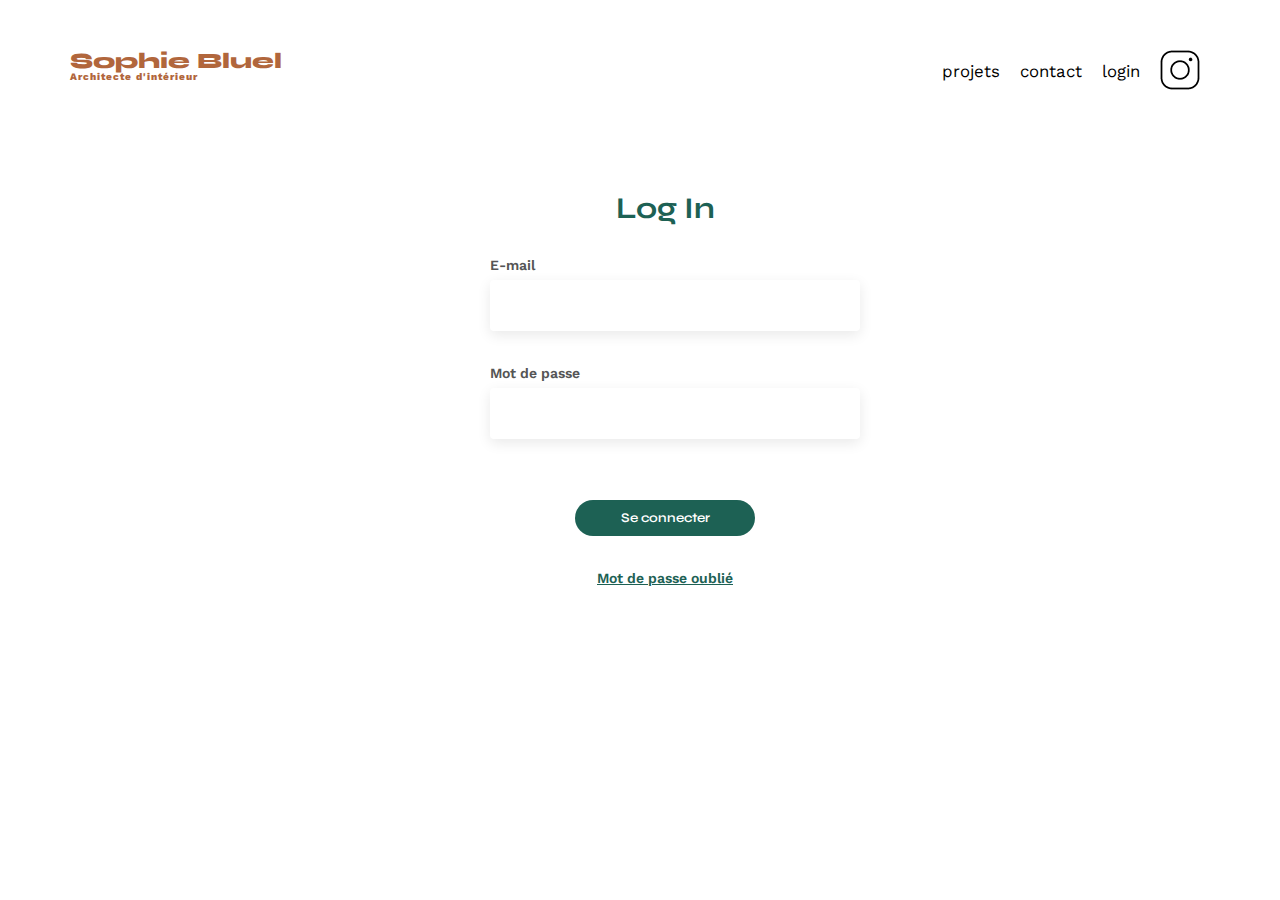
==== FrontEnd/login.html @ 75a97de8 "Etape 2" ====
<!doctype html>
<html lang="en">
<head>
    <meta charset="UTF-8">
    <script src="components/head.component.js" type="module"></script>
    <my-head></my-head>
    <script src="components/header.component.js" type="module"></script>
    <link rel="stylesheet" href="styles/login.css">
    <script src="scripts/login.js"></script>
</head>
<body>
<my-header></my-header>

<main>

    <div class="login">
        <h2>Log In</h2>
        <form action="#" method="post">
            <label for="email">E-mail</label>
            <input type="email" name="email" id="email">
            <label for="password">Mot de passe</label>
            <input type="password" name="password" id="password">
            <input type="submit" value="Se connecter">
        </form>
        <div class="forgot-password">
            <a href="#">Mot de passe oublié</a>
        </div>
    </div>

</main>

</body>
</html>
---- FrontEnd/styles/login.css ----
h2{
    text-align: center;
    margin-bottom: 35px;
}

main{
    padding: 50px 25px;
    width: 100%;
    display: flex;
    flex-direction: column;
    align-items: center;
    .login{
        width: 100%;
        max-width: 350px;
    }
    form{
        display: flex;
        flex-direction: column;
        width: 100%;
        /*align-items: center;*/

        label {
            margin-bottom: 8px;
            color: #555;
            font-size: 14px;
            font-weight: 600;
        }

        input[type="email"],
        input[type="password"] {
            padding: 10px;
            /*margin-bottom: 15px;*/
            border: none;
            outline: none;
            border-radius: 4px;
            background: #FFFFFF;
            box-shadow: 0px 4px 14px rgba(0, 0, 0, 0.09);
            width: 100%;
            max-width: 350px;
            height: 31px;
            margin-bottom: 35px;
        }

        input[type="submit"] {
            padding: 10px;
            border: none;
            outline: none;
            /*border-radius: 4px;*/
            background: #1D6154;
            color: white;
            font-weight: 600;
            cursor: pointer;
            transition: all 0.3s ease;
            /*width: 100%;*/
            max-width: 350px;
            border-radius: 50px;
            height: 36px;
            margin-bottom: 35px;
        }
    }

    .forgot-password{
        text-align: center;
        font-size: 14px;
        color: #555;
        margin-bottom: 35px;
        a{
            color: #1D6154;
            font-weight: 600;

        }
    }
}
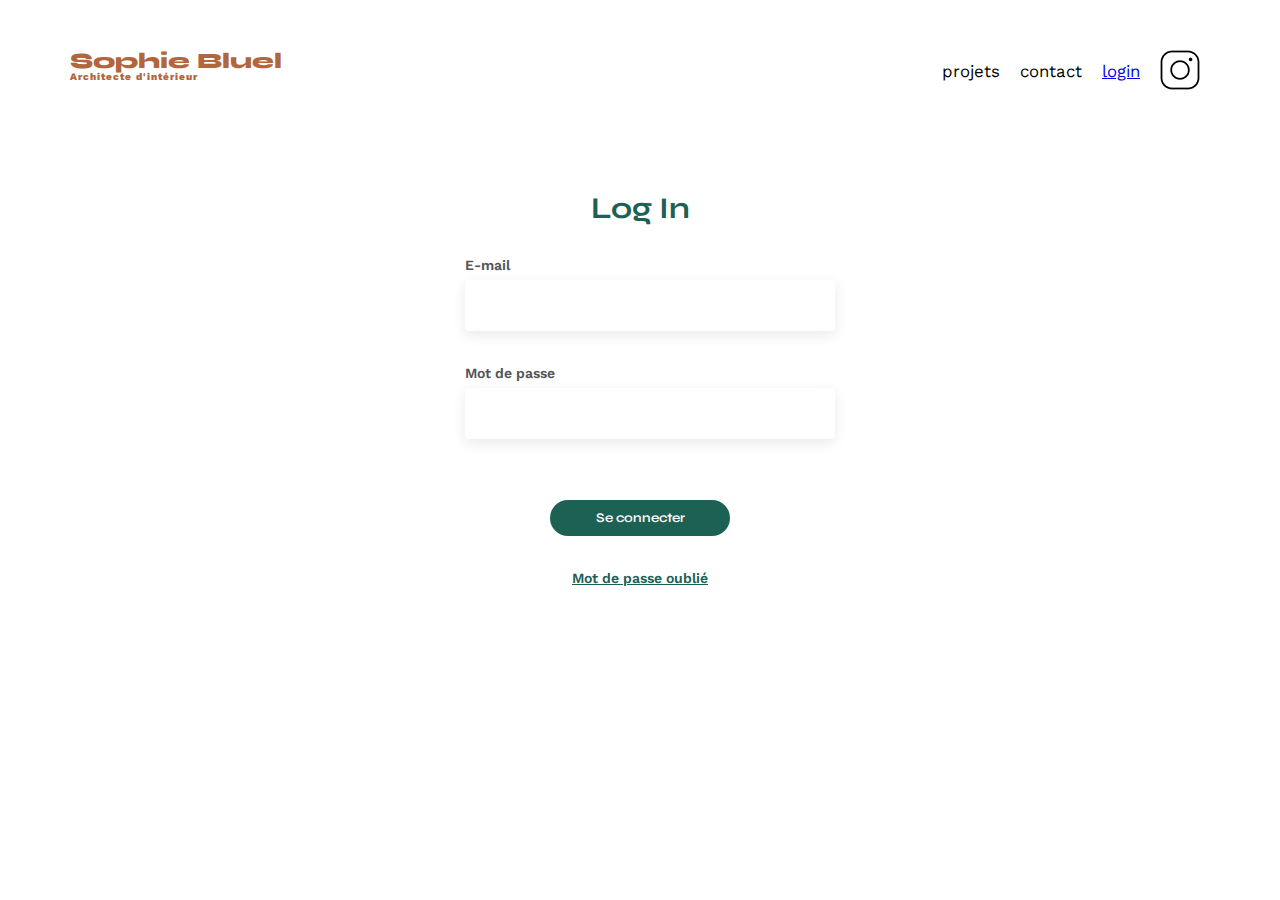
==== commit ee31ebd0: "Etape 3.1" ====
--- a/FrontEnd/login.html
+++ b/FrontEnd/login.html
@@ -2,17 +2,17 @@
 <html lang="en">
 <head>
     <meta charset="UTF-8">
-    <script src="components/head.component.js" type="module"></script>
+    <script src="./components/head.component.js" type="module"></script>
     <my-head></my-head>
-    <script src="components/header.component.js" type="module"></script>
-    <link rel="stylesheet" href="styles/login.css">
-    <script src="scripts/login.js"></script>
+    <script src="./components/header.component.js" type="module"></script>
+    <link rel="stylesheet" href="./styles/login.css">
+    <script src="./scripts/login.js"></script>
 </head>
 <body>
+
 <my-header></my-header>
 
 <main>
-
     <div class="login">
         <h2>Log In</h2>
         <form action="#" method="post">
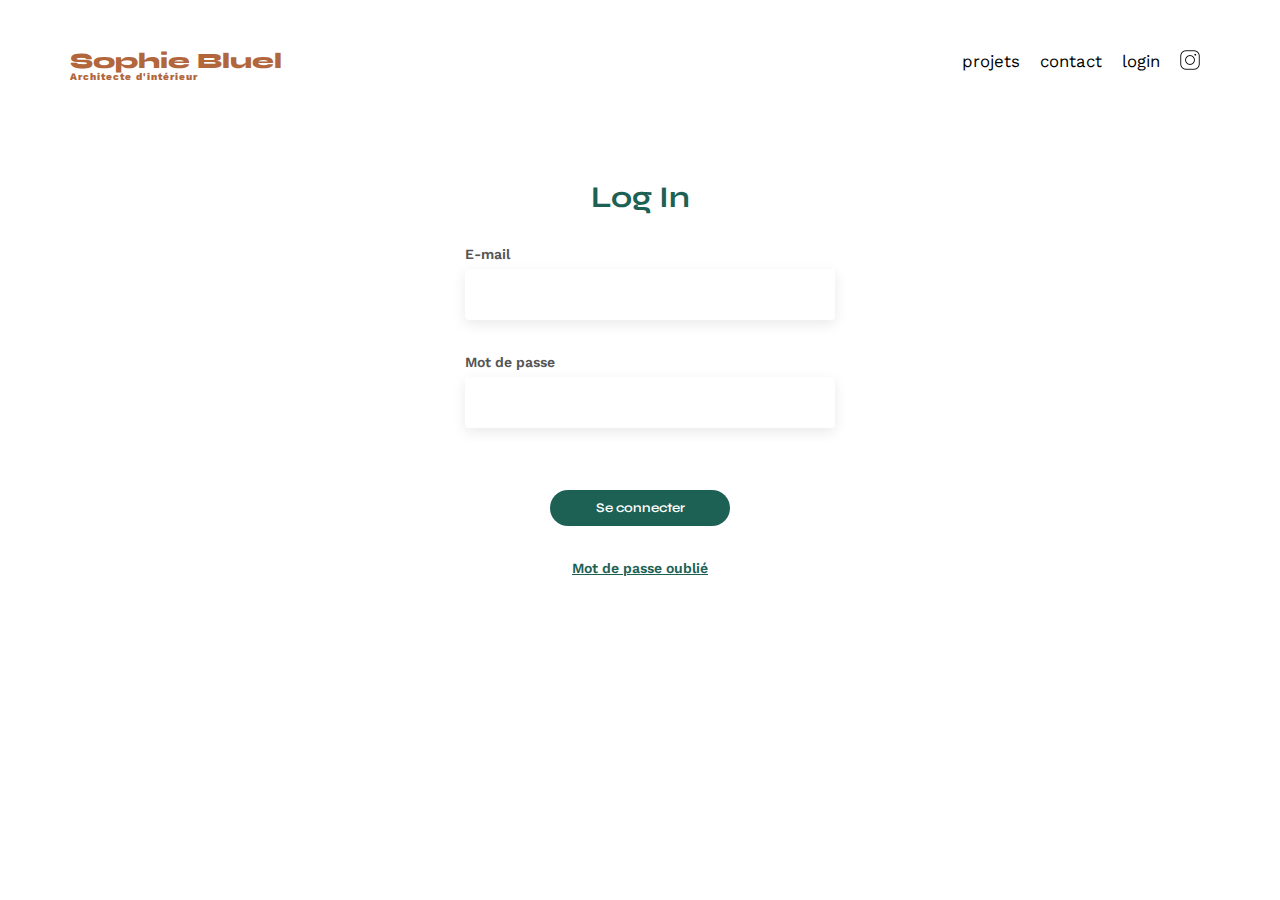
==== commit 05459845: "Correction" ====
--- a/FrontEnd/login.html
+++ b/FrontEnd/login.html
@@ -20,6 +20,7 @@
             <input type="email" name="email" id="email">
             <label for="password">Mot de passe</label>
             <input type="password" name="password" id="password">
+            <span class="error-message"></span>
             <input type="submit" value="Se connecter">
         </form>
         <div class="forgot-password">
